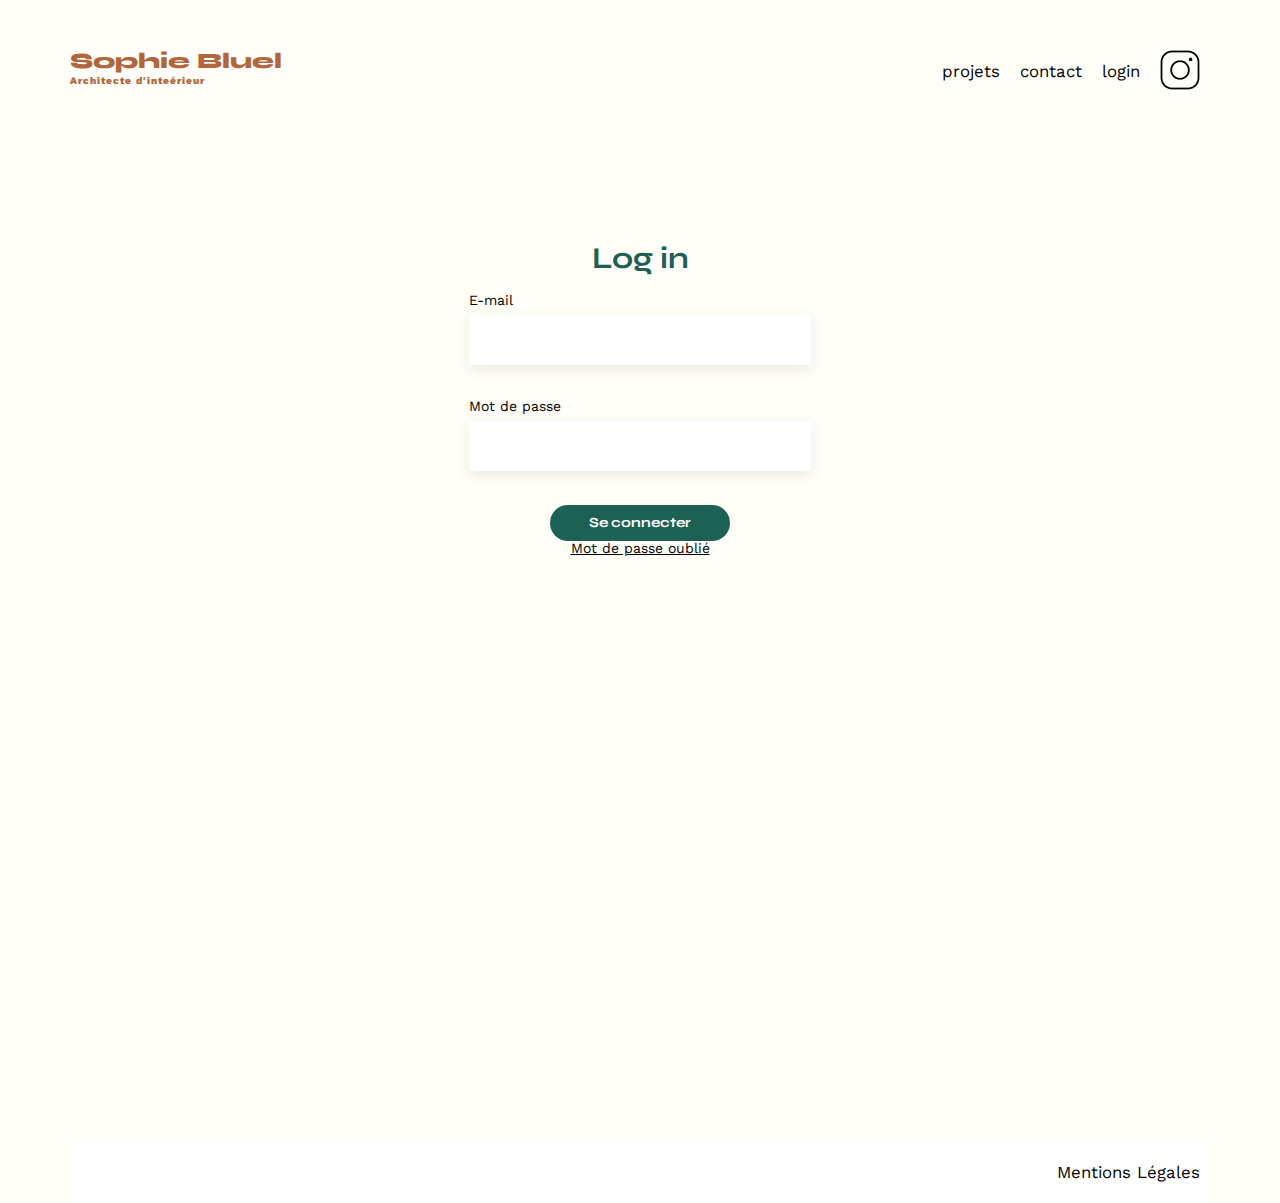
==== FrontEnd/login.html @ eb83eddf "Modal avec icones et css complet" ====
<!DOCTYPE html>
<html lang="fr">
  <head>
    <meta charset="UTF-8" />
    <title>Sophie Bluel - Architecte d'intérieur</title>
    <meta name="viewport" content="width=device-width, initial-scale=1.0" />
    <link rel="preconnect" href="https://fonts.googleapis.com" />
    <link rel="preconnect" href="https://fonts.gstatic.com" crossorigin />
    <link
      href="https://fonts.googleapis.com/css2?family=Syne:wght@700;800&family=Work+Sans&display=swap"
      rel="stylesheet"
    />
    <meta name="description" content="" />
    <link rel="stylesheet" href="./assets/style.css" />

</head>
<body>
    <header>
        <h1>Sophie Bluel <span>Architecte d'inteérieur</span></h1>
        <nav>
            <ul>
                <li>projets</li>
                <li>contact</li>
                <li><a href="">login</a></li>
                <li><img src="./assets/icons/instagram.png" alt="Instagram" /></li>
            </ul>
        </nav>
    </header>
    <main id="main-login">
        <section id="login">
            <h2>Log in</h2>
            <form action="#" method="post">
                <label for="email">E-mail</label>
                <input type="email" name="email" id="email" required/>
                <label for="password">Mot de passe</label>
                <input type="password" name="password" id="password" required></input>
                <input class="btn-vert" type="submit" value="Se connecter" />
                <a href="">Mot de passe oublié</a>
            </form>
        </section>
    </main>
    
    <footer>
        <nav>
            <ul>
                <li>Mentions Légales</li>
            </ul>
        </nav>
    </footer>
    <script src="login.js"></script>
</body>
</html>
---- FrontEnd/assets/style.css ----
/* http://meyerweb.com/eric/tools/css/reset/
   v2.0 | 20110126
   License: none (public domain)
*/

html, body, div, span, applet, object, iframe,
h1, h2, h3, h4, h5, h6, p, blockquote, pre,
a, abbr, acronym, address, big, cite, code,
del, dfn, em, img, ins, kbd, q, s, samp,
small, strike, strong, sub, sup, tt, var,
b, u, i, center,
dl, dt, dd, ol, ul, li,
fieldset, form, label, legend,
table, caption, tbody, tfoot, thead, tr, th, td,
article, aside, canvas, details, embed,
figure, figcaption, footer, header, hgroup,
menu, nav, output, ruby, section, summary,
time, mark, audio, video {
	margin: 0;
	padding: 0;
	border: 0;
	font-size: 100%;
	font: inherit;
	vertical-align: baseline;
}
/* HTML5 display-role reset for older browsers */
article, aside, details, figcaption, figure,
footer, header, hgroup, menu, nav, section {
	display: block;
}
body {
	line-height: 1;
	background-color: #FFFEF8;
	;
}
ol, ul {
	list-style: none;
}
blockquote, q {
	quotes: none;
}
blockquote:before, blockquote:after,
q:before, q:after {
	content: '';
	content: none;
}
table {
	border-collapse: collapse;
	border-spacing: 0;
}

* {
	box-sizing: border-box;
}
/** end reset css**/
body {
	max-width: 1140px;
	margin:auto;
	font-family: 'Work Sans' ;
	font-size: 14px;
}
header {
	display: flex;
	justify-content: space-between;
	margin: 50px 0
}

section {
	margin: 50px 0
}

h1{
	display: flex;
	flex-direction: column;
	font-family: 'Syne';
	font-size: 22px;
	font-weight: 800;
	color: #B1663C
}

h1 > span {
	font-family: 'Work Sans';
	font-size:10px;
	letter-spacing: 0.1em;
	margin-top: 4px;
}

h2{
	font-family: 'Syne';
	font-weight: 700;
	font-size: 30px;
	color: #1D6154
}
nav ul {
	display: flex;
	align-items: center;
	list-style-type: none;
	
}
nav li {
	padding: 0 10px;
	font-size: 1.2em;
}

nav li a {
	text-decoration: none;
}
li:hover {
	color: #B1663C;
}

nav li a:active {
	color: black;
	font-weight: bold;
}

#bandeau {
	display: flex;
	flex-direction: row;
	background-color: black;
	height: 59px;
	width: 100%;
	color: white;
	justify-content: center;
	align-items: center;
	margin: 0;
}

.button-blanc {	font-family: 'Work Sans';
	font-style: normal;
	font-weight: 500;
	font-size: 14px;
	line-height: 16px;
	text-align: center;
	color: black;
	background-color: white;
	padding: 9px 20px;
	border-radius: 20px;
	margin: 10px;

}
#introduction {
	display: flex;
	align-items: center;
}

#introduction figure {
	/*flex: 1;*/
	display: flex;
	flex-direction: column;
	width: 50%;
	margin-right: 70px;
}

/*
#introduction img {
	display: block;
	margin: auto;
	width: 80%;
}*/


#introduction article {
	flex: 1
}

#introduction h2 {
	margin-bottom: 1em;
}

#introduction p {
	margin-bottom: 0.5em;
}

#portfolio h2 {
	text-align: center;
}

#portfolio .modifier {
	position: relative;
    top: -35px;
    right: -700px;
}

.gallery {
	width: 100%;
	display: grid;
	grid-template-columns: 1fr 1fr 1fr;
	grid-column-gap: 20px;
	grid-row-gap: 20px;
}

.gallery img {
	width: 100%;

}

#filtres {
	display: flex;
	flex-direction: row;
	justify-content: center;
	margin-bottom: 3em;
}

#filtres button {
	font-family: 'Syne';
	font-style: normal;
	font-weight: 700;
	font-size: 16px;
	line-height: 19px;
	text-align: center;
	color: #1D6154;
	border: solid 2px #1D6154;
	padding: 9px 20px;
	border-radius: 20px;
	margin: 10px;
}

#filtres button:active {
	background-color: #1D6154;
	color: #FFFFFF;
}

#contact, #login {
	width: 30%;
	margin: auto;
}
#contact > * {
	text-align: center;
}

#contact h2, #login h2, #login a{
	margin-bottom: 20px;
	text-align: center;
}
#contact form {
	text-align: left;
	margin: 35px 0 45px 0;
	display: flex;
	flex-direction: column;
}

#name, #email, #password, #message {
	border: none;
	margin: 0.5em 0 2em 0;
	box-shadow: 0px 4px 14px rgba(0, 0, 0, 0.09);	font-size: 1.2em;
}

#name, #email, #password {
	height: 50px;
}

.btn-vert{
	color: white;
	background-color: #1D6154;
	font-family: 'Syne';
	font-weight: 700;
	font-size: 14px;
	height: 36px;
	min-width: 180px;
	text-align: center;
	border-radius: 60px ;
    border: none;
	margin : auto ;
}

.modal-wrapper .btn-vert {
	width: 237px;
	margin: 38px 0 23px 0;
}

footer {
	background-color: white;
	width: 100%;
	margin: auto;
	max-width: 1140px;
	height: 60px;
}

footer nav ul {
	display: flex;
	justify-content: flex-end;
	height: 60px;	
}

#main-login {
	height:900px;
}

#login {
	margin-top: 150px;
}
#login form {
	display: flex;
	flex-direction: column;
}

a:visited{
	color: black;
}

.modifier {
	display: flex;
	margin: 15px 0;
}

.fa-pen-to-square {
	margin-right: 7px;
}

.modal {
	position: fixed;
	display: flex;
	align-items: center;
	justify-content: center;
	top: 0;
	left: 0;
	width: 100%;
	height: 100%;
	background: rgba(0,0,0,0.8);
}

.modal-wrapper {
	overflow: auto;
	background-color: white;
    padding: 40px 90px;
	max-width: calc(100vh - 20px);
	max-height: calc(100vh - 20px);
	border-radius: 10px;
	display: flex;
	flex-direction: column;
	align-items: center;
}

.modal-wrapper h3 {
	font-family: Work Sans;
	font-size: 26px;
	font-weight: 400;
	line-height: 30px;
	letter-spacing: 0em;
	text-align: center;
}

.modal-wrapper a {
	font-family: Syne;
	font-size: 14px;
	font-weight: 400;
	color: #D65353;
	text-decoration: none;
} 

#galerie-modal {
	display: grid;
	grid-template-columns: 78px 78px 78px 78px 78px;
	gap: 10px;
    padding: 30px 0 55px 0;
	border-bottom: solid 1px #B3B3B3;
}

#galerie-modal figure {
	height: 125px;
}

#galerie-modal img {
	width: 78px;
}

#galerie-modal i {
	color: white;
	background-color: black;
	font-size: 9px;
	width: 17px;
	height: 17px;
	border-radius: 2px;
	text-justify: center;
	text-align: center;
	padding: 4px;
}

.modal-wrapper .fa-xmark {
	color: black;
	font-size: 16px;
	position: relative;
	left: 270px;
	bottom: 10px;
}

.modal-wrapper .fa-trash-can {
	position: relative;
    left: 56px;
    top: 23px;
}

.modal-wrapper .fa-arrows-up-down-left-right {
	position: relative;
	left: 35px;
	bottom: 114px;
}
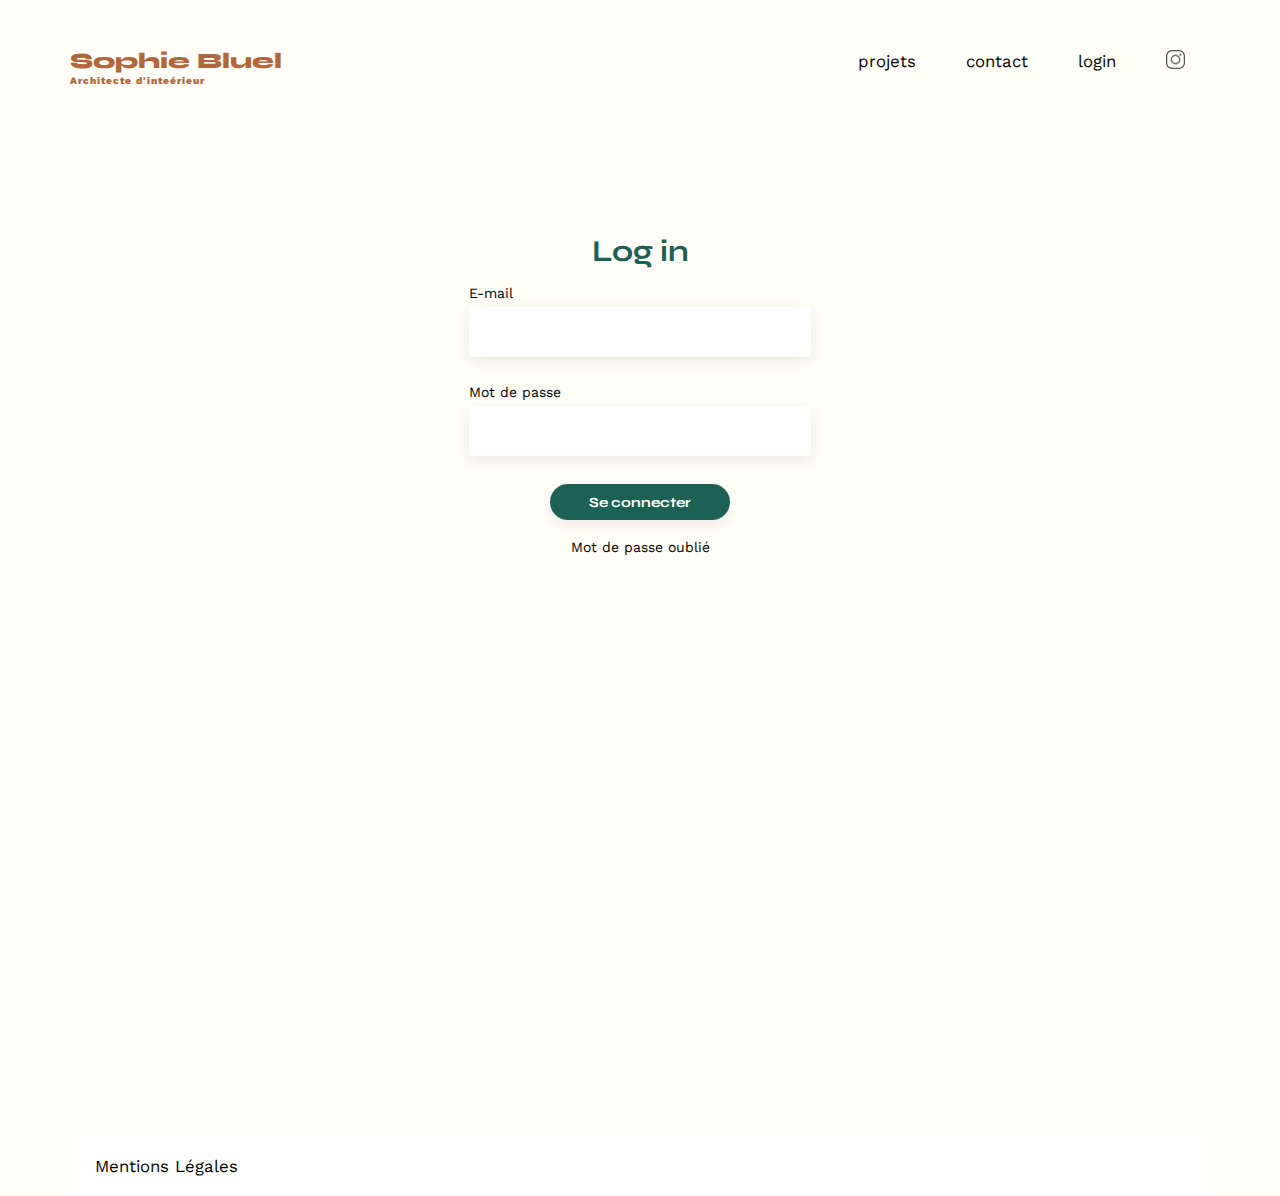
==== commit 3b758acc: "Redirection vers la page d'accueil si token false. Manque actualisation de la gallery après ajout ou" ====
--- a/FrontEnd/login.html
+++ b/FrontEnd/login.html
@@ -31,11 +31,19 @@
             <h2>Log in</h2>
             <form action="#" method="post">
                 <label for="email">E-mail</label>
-                <input type="email" name="email" id="email" required/>
+                <input type="email" name="email" id="email" required />
                 <label for="password">Mot de passe</label>
-                <input type="password" name="password" id="password" required></input>
+                <input type="password" name="password" id="password" required ></input>
+
+                <div class="error-message">
+                    <p>Vérifiez les informations de connexion</p>
+                    <br />
+                </div>
                 <input class="btn-vert" type="submit" value="Se connecter" />
                 <a href="">Mot de passe oublié</a>
+
+
+                
             </form>
         </section>
     </main>
--- a/FrontEnd/assets/style.css
+++ b/FrontEnd/assets/style.css
@@ -62,7 +62,8 @@
 header {
 	display: flex;
 	justify-content: space-between;
-	margin: 50px 0
+	margin: 50px 0;
+	width: 100%;
 }
 
 section {
@@ -91,27 +92,32 @@
 	font-size: 30px;
 	color: #1D6154
 }
+
+
 nav ul {
 	display: flex;
 	align-items: center;
 	list-style-type: none;
+
 	
 }
 nav li {
-	padding: 0 10px;
+	padding: 0 25px;
 	font-size: 1.2em;
 }
 
-nav li a {
+a {
 	text-decoration: none;
-}
-li:hover {
-	color: #B1663C;
+	color: black;
 }
 
 nav li a:active {
 	color: black;
 	font-weight: bold;
+}
+
+nav img {
+	width: 19px;
 }
 
 #bandeau {
@@ -126,7 +132,8 @@
 	margin: 0;
 }
 
-.button-blanc {	font-family: 'Work Sans';
+.button-blanc {	
+	font-family: 'Work Sans';
 	font-style: normal;
 	font-weight: 500;
 	font-size: 14px;
@@ -137,6 +144,8 @@
 	padding: 9px 20px;
 	border-radius: 20px;
 	margin: 10px;
+	border: none;
+	cursor: pointer;
 
 }
 #introduction {
@@ -199,7 +208,7 @@
 	display: flex;
 	flex-direction: row;
 	justify-content: center;
-	margin-bottom: 3em;
+	margin: 3em auto;
 }
 
 #filtres button {
@@ -221,6 +230,10 @@
 	color: #FFFFFF;
 }
 
+figcaption {
+	margin-top: 5px;
+}
+
 #contact, #login {
 	width: 30%;
 	margin: auto;
@@ -230,7 +243,7 @@
 }
 
 #contact h2, #login h2, #login a{
-	margin-bottom: 20px;
+	margin: 20px;
 	text-align: center;
 }
 #contact form {
@@ -240,40 +253,54 @@
 	flex-direction: column;
 }
 
-#name, #email, #password, #message {
+
+input, textarea, select {
 	border: none;
 	margin: 0.5em 0 2em 0;
-	box-shadow: 0px 4px 14px rgba(0, 0, 0, 0.09);	font-size: 1.2em;
-}
-
-#name, #email, #password {
+	box-shadow: 0px 4px 14px rgba(0, 0, 0, 0.09);	
+	font-size: 1.2em;
+}
+
+#name, #email, #password, #title, #category  {
 	height: 50px;
-}
-
-.btn-vert{
-	color: white;
+	font-family: 'work sans';
+	color: #444444;
+	font-size: 14px;
+	padding: 15px;
+}
+
+.btn-vert {
+	color: white;		
 	background-color: #1D6154;
 	font-family: 'Syne';
 	font-weight: 700;
 	font-size: 14px;
 	height: 36px;
 	min-width: 180px;
-	text-align: center;
 	border-radius: 60px ;
     border: none;
 	margin : auto ;
 }
 
+.btn-vert:hover {
+	background-color: #0E2F28;
+
+}
+
+#valid-form[disabled]{
+	background-color: #A7A7A7;
+}
+
 .modal-wrapper .btn-vert {
 	width: 237px;
 	margin: 38px 0 23px 0;
 }
 
 footer {
+	display: flex;
 	background-color: white;
 	width: 100%;
-	margin: auto;
-	max-width: 1140px;
+	margin: 0;
 	height: 60px;
 }
 
@@ -293,6 +320,7 @@
 #login form {
 	display: flex;
 	flex-direction: column;
+	justify-items: center;
 }
 
 a:visited{
@@ -375,6 +403,7 @@
 	text-justify: center;
 	text-align: center;
 	padding: 4px;
+	cursor: pointer;
 }
 
 .modal-wrapper .fa-xmark {
@@ -383,6 +412,7 @@
 	position: relative;
 	left: 270px;
 	bottom: 10px;
+	cursor: pointer;
 }
 
 .modal-wrapper .fa-trash-can {
@@ -394,6 +424,97 @@
 .modal-wrapper .fa-arrows-up-down-left-right {
 	position: relative;
 	left: 35px;
-	bottom: 114px;
-}
-
+	bottom: 119px;
+}
+
+.form-hidden .fa-arrow-left-long {
+	position: relative;
+	right: 50px;
+	bottom: 25px;
+	cursor: pointer;
+}
+
+.gallery-hidden {
+	display: flex;
+	flex-direction: column;
+	justify-content: center;
+	align-items: center;
+}
+
+
+#preview-image {
+	background-color: #E8F1F6;
+	width: 420px;
+	height: 169px;	
+	margin: 36px 0 30px 0;
+	display: flex;
+	flex-direction: column;
+	align-items: center;
+	justify-content: center;
+}
+
+.preview-input {
+	display: flex;
+	height: 100%;
+	flex-direction: column;
+	align-items: center;
+	justify-content: space-around;
+	padding: 20px;
+
+}
+
+#preview-image i {
+	color: #B9C5CC;
+	font-size: 50px;
+}
+
+#preview-image button {
+	background-color: #CBD6DC;
+	height: 36px;
+	width: 173px;
+	border-radius: 50px;
+	color: #306685;
+	font-family: Work Sans;
+	font-size: 14px;
+	font-weight: 500;
+	line-height: 16px;
+	text-align: center;
+	border: none;
+}
+
+#preview-image p {
+	font-size: 10px;
+	color: #444444;
+}
+
+#title, #category {
+	width: 420px;
+}
+
+.nouvelle-image {
+	height: 169px;
+}
+
+#form-modal {
+	padding-bottom: 15px;
+    border-bottom: solid 1px #B3B3B3;
+	width: 420px;
+}
+
+#form-modal label {
+	color: #3D3D3D;
+}
+
+.form-hidden form {
+	display: flex;
+	flex-direction: column;
+	align-items: center;
+}
+
+.error-message p {
+	color: red;
+}
+
+
+
+
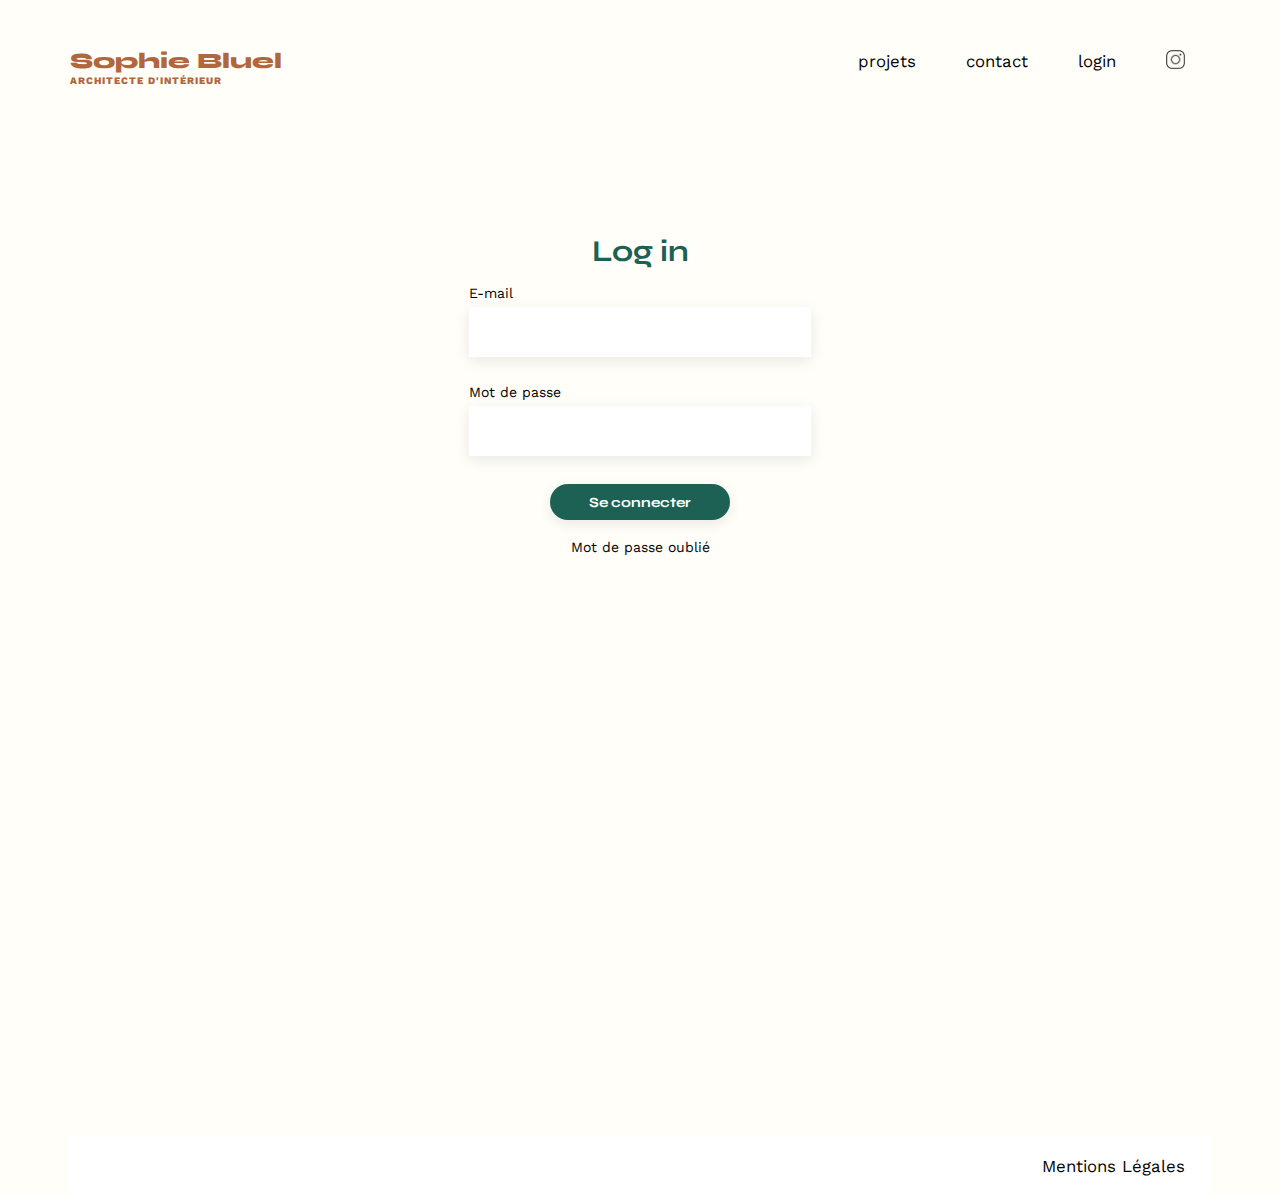
==== commit de97aca5: "Responsive fait, bug fermeture modal2 corrigé, les filtres repondent bien mais le resultat ne s'affi" ====
--- a/FrontEnd/login.html
+++ b/FrontEnd/login.html
@@ -16,11 +16,13 @@
 </head>
 <body>
     <header>
-        <h1>Sophie Bluel <span>Architecte d'inteérieur</span></h1>
+        <a href="./index.html"
+        ><h1>Sophie Bluel <span>ARCHITECTE D'INTÉRIEUR</span></h1></a
+      >
         <nav>
             <ul>
-                <li>projets</li>
-                <li>contact</li>
+                <li><a href="./index.html #portfolio">projets</a></li>
+                <li><a href="./index.html #contact">contact</a></li>
                 <li><a href="">login</a></li>
                 <li><img src="./assets/icons/instagram.png" alt="Instagram" /></li>
             </ul>
--- a/FrontEnd/assets/style.css
+++ b/FrontEnd/assets/style.css
@@ -31,8 +31,8 @@
 body {
 	line-height: 1;
 	background-color: #FFFEF8;
-	;
-}
+}
+
 ol, ul {
 	list-style: none;
 }
@@ -55,10 +55,11 @@
 /** end reset css**/
 body {
 	max-width: 1140px;
-	margin:auto;
+	margin: auto;
 	font-family: 'Work Sans' ;
 	font-size: 14px;
 }
+
 header {
 	display: flex;
 	justify-content: space-between;
@@ -93,14 +94,12 @@
 	color: #1D6154
 }
 
-
 nav ul {
 	display: flex;
 	align-items: center;
-	list-style-type: none;
-
-	
-}
+	list-style-type: none;	
+}
+
 nav li {
 	padding: 0 25px;
 	font-size: 1.2em;
@@ -146,8 +145,8 @@
 	margin: 10px;
 	border: none;
 	cursor: pointer;
-
-}
+}
+
 #introduction {
 	display: flex;
 	align-items: center;
@@ -181,14 +180,22 @@
 	margin-bottom: 0.5em;
 }
 
+
+#portfolio > div:first-child {
+	display: flex;
+	flex-direction: row;
+	align-items: center;
+    justify-content: center;
+    gap: 0 20px;
+    margin: 10px 0;
+}
+
 #portfolio h2 {
 	text-align: center;
-}
-
+	order: 2;
+}
 #portfolio .modifier {
-	position: relative;
-    top: -35px;
-    right: -700px;
+	order: 3;
 }
 
 .gallery {
@@ -209,6 +216,7 @@
 	flex-direction: row;
 	justify-content: center;
 	margin: 3em auto;
+	flex-wrap: wrap;
 }
 
 #filtres button {
@@ -302,6 +310,7 @@
 	width: 100%;
 	margin: 0;
 	height: 60px;
+    justify-content: right;
 }
 
 footer nav ul {
@@ -515,6 +524,94 @@
 	color: red;
 }
 
-
-
-
+/*Media Queries Tablette*/
+
+@media screen and (min-width: 768px) and (max-width: 991px){
+	body {
+		max-width: 991px;
+		width: 90%;
+		margin: auto;
+		padding: 0;
+		font-size: 80%;
+	}
+
+	#contact, #login {
+		width: 50%;
+	}
+}
+
+/*Media Queries Mobile*/   
+@media screen and (max-width: 767px){
+	body {
+		max-width: 767px;
+		width: 100%;
+		margin: 0;
+		padding: 0;
+		font-size: 80%;
+	}
+
+	header {
+		flex-direction: column;
+		margin: 0;
+	}		
+	
+	h1 {
+		align-items: center;
+		margin: 20px 0;
+	}
+	
+	nav ul {
+		justify-content: center;
+		width: 100%;
+	}
+	
+	nav li{
+		justify-content: space-around;
+	}
+
+	main {
+		margin: 0;
+	}
+	
+	section {
+		margin: 20px auto;
+		width: 90%;
+	}
+
+	#introduction {
+		flex-direction: column;
+	}
+	
+	#introduction figure {
+		margin: 10px auto;
+		width: 100%;
+	}
+	
+	#introduction h2, #introduction p {
+		margin-bottom: 0.5em;
+  	}
+  
+
+	/* Title + Filtres + Gallerie */
+	#portfolio > div:first-child { 
+		flex-direction: column;
+		align-items: center;
+	}
+
+	#filtres button {
+		font-size: 14px;
+	}
+
+	.gallery {
+		grid-template-columns: 1fr;
+	}
+
+	#contact, #login {
+		width: 70%;
+	}
+
+
+
+}
+
+
